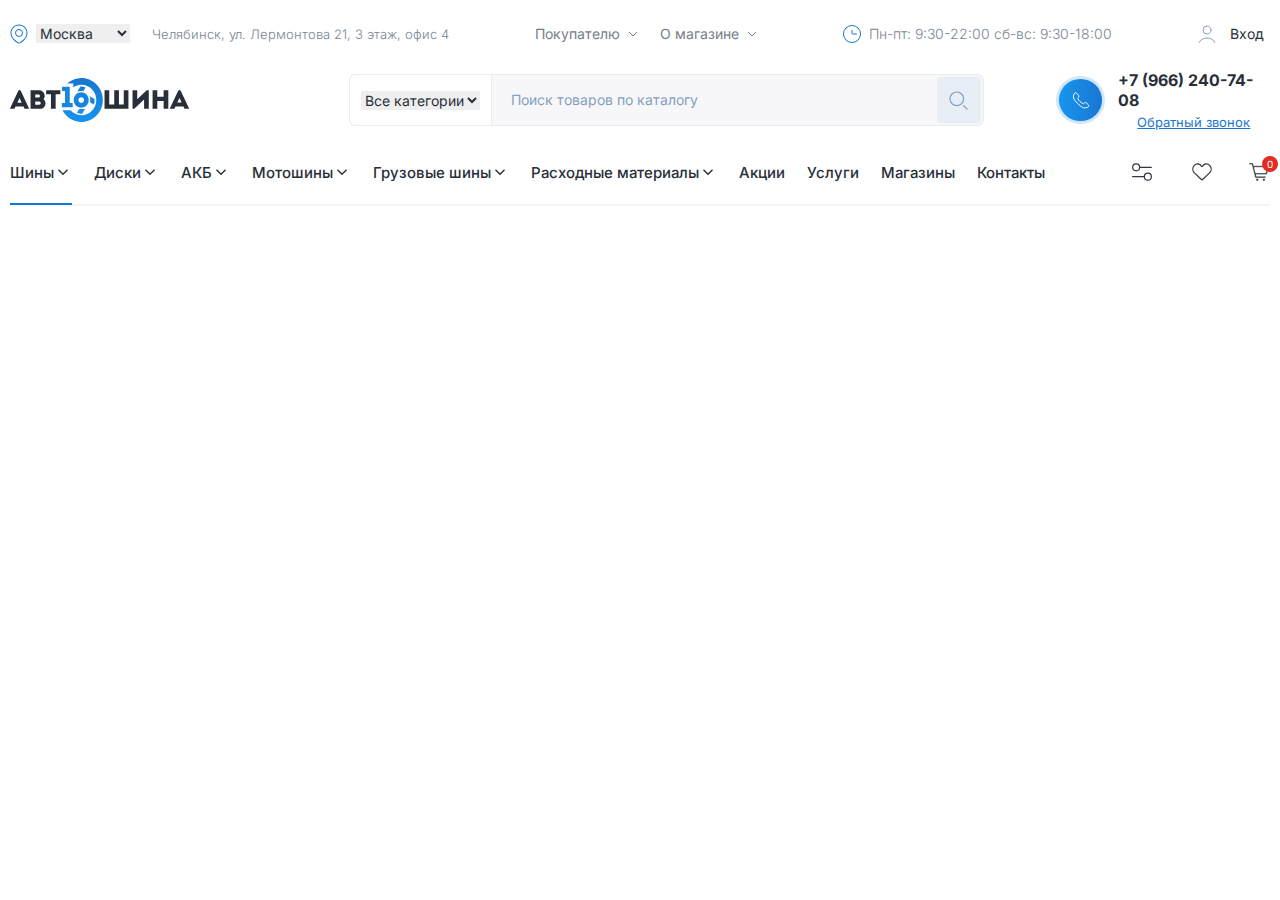
==== index.html @ bdde88ff "new3" ====
<!DOCTYPE html>
<html lang="ru">
  <head>
    <meta charset="UTF-8" />
    <meta http-equiv="X-UA-Compatible" content="IE=edge" />
    <meta name="viewport" content="width=device-width, initial-scale=1.0" />
    <title>tires</title>
    <link rel="preconnect" href="https://fonts.googleapis.com" />
    <link rel="preconnect" href="https://fonts.gstatic.com" crossorigin />
    <link
      href="https://fonts.googleapis.com/css2?family=Inter:wght@300;400;500;600;700&family=Poppins&display=swap"
      rel="stylesheet"
    />
    <link rel="stylesheet" href="css/style.css" />
  </head>
  <body>
    <header class="header">
      <div class="container">
        <div class="header__top">
          <div class="header__top-adress">
            <img src="images/header/select_location.svg" alt="location img" />
            <select id="city">
              <option value="mos">Москва</option>
              <option value="chel">Челябинск</option>
            </select>
            <span>Челябинск, ул. Лермонтова 21, 3 этаж, офис 4</span>
          </div>
          <ul class="header__top-list">
            <li class="header__top-item">
              <a href="#" class="header__top-link">
                Покупателю
                <img src="images/header/link_arrow.svg" alt="arrow img" />
              </a>
            </li>
            <li class="header__top-item">
              <a href="#" class="header__top-link">
                О магазине
                <img src="images/header/link_arrow.svg" alt="arrow img" />
              </a>
            </li>
          </ul>
          <div class="header__top-opening_hours">
            <img src="images/header/clock.svg" alt="clock img" />
            <span>Пн-пт: 9:30-22:00 сб-вс: 9:30-18:00</span>
          </div>
          <div class="header__top-allowance">
            <img src="images/header/user_icon.svg" alt="user icon" />
            <button class="header__top-btn">Вход</button>
          </div>
        </div>
        <div class="header__center">
          <a href="#" class="header__logo">
            <img src="images/header/logo.svg" alt="logo img" />
          </a>
          <form action="#" class="header__form">
            <div class="select">
              <select id="category">
                <option value="category">Все категории</option>
              </select>
            </div>
            <input
              type="text"
              class="header__form-input"
              placeholder="Поиск товаров по каталогу"
            />
            <button class="header__form-btn">
              <img src="images/header/search.svg" alt="search icon" />
            </button>
          </form>
          <div class="header__contact-block">
            <a href="tel:+79662407408">
              <img src="images/header/phone.svg" alt="phone icon" />
            </a>
            <div class="header__contact-linkbox">
              <a href="tel:+79662407408" class="header__contact-link">
                +7 (966) 240-74-08
              </a>
              <a class="header__contact-sublink" href="#">Обратный звонок</a>
            </div>
          </div>
        </div>
        <nav class="header__menu">
          <ul class="header__menu-list">
            <li class="header__menu-item item-active">
              <a href="#" class="header__menu-link">Шины </a>
              <img src="images/header/menu_arrow.svg" alt="arrow img" />
            </li>
            <li class="header__menu-item">
              <a href="#" class="header__menu-link">Диски </a>
              <img src="images/header/menu_arrow.svg" alt="arrow img" />
            </li>
            <li class="header__menu-item">
              <a href="#" class="header__menu-link">АКБ </a>
              <img src="images/header/menu_arrow.svg" alt="arrow img" />
            </li>
            <li class="header__menu-item">
              <a href="#" class="header__menu-link"> Мотошины </a>
              <img src="images/header/menu_arrow.svg" alt="arrow img" />
            </li>
            <li class="header__menu-item">
              <a href="#" class="header__menu-link"> Грузовые шины </a>
              <img src="images/header/menu_arrow.svg" alt="arrow img" />
            </li>
            <li class="header__menu-item">
              <a href="#" class="header__menu-link">Расходные материалы </a>
              <img src="images/header/menu_arrow.svg" alt="arrow img" />
            </li>
            <li class="header__menu-item">
              <a href="#" class="header__menu-link">Акции</a>
            </li>
            <li class="header__menu-item">
              <a href="#" class="header__menu-link">Услуги</a>
            </li>
            <li class="header__menu-item">
              <a href="#" class="header__menu-link">Магазины</a>
            </li>
            <li class="header__menu-item">
              <a href="#" class="header__menu-link">Контакты</a>
            </li>
          </ul>
          <div class="header__user-nav user-nav">
            <a href="#" class="user-nav__link">
              <img src="images/header/filter.svg" alt="filter img" />
            </a>
            <a href="#" class="user-nav__link">
              <img src="images/header/heart.svg" alt="heart img" />
            </a>
            <a href="#" class="user-nav__link">
              <img src="images/header/cart.svg" alt="cert img" />
              <span class="user-nav__num">0</span>
            </a>
          </div>
        </nav>
      </div>
    </header>
    <script src="https://ajax.googleapis.c
    om/ajax/libs/jquery/3.6.0/jquery.min.js"></script>
    <script src="js/main.js"></script>
  </body>
</html>
---- css/style.css ----
html {
  box-sizing: border-box;
}

*,
*::after,
*::before {
  box-sizing: inherit;
}

ul[class],
ol[class] {
  padding: 0;
}

body,
h1,
h2,
h3,
h4,
h5,
h6,
p,
ul[class],
ol[class],
li,
figure,
figcaption,
blockquote,
dl,
dd {
  margin: 0;
}

ul[class] {
  list-style: none;
}

a {
  text-decoration: none;
}

img {
  max-width: 100%;
  display: block;
}

input,
button,
textarea,
select {
  font: inherit;
}

button {
  cursor: pointer;
  border: none;
}


/* font-family: 'Inter',
sans-serif;
font-family: 'Poppins',
sans-serif; */

body {
  font-family: 'Inter', sans-serif;
  color: #757E88;
  font-size: 16px;
  font-style: normal;
  font-weight: 400;
  line-height: 28px;
  background: #fff;
}

.container {
  max-width: 1300px;
  margin: 0 auto;
  padding: 0 10px;
}

.header {
  padding: 17px 0 8px;
}

.header__top {
  display: flex;
  justify-content: space-between;
  align-items: center;
}

.header__top-adress {
  display: flex;
  align-items: center;
}

.header__top-adress span {
  color: #788695;
  font-size: 13px;
  font-weight: 300;
  line-height: normal;
}

.header__top select {
  outline: none;
  border: none;
  color: #292F39;
  font-family: 'Inter', sans-serif;
  font-size: 14px;
  font-weight: 400;
  margin-left: 8px;
  margin-right: 22px;
}

.header__top-list {
  display: flex;
  align-items: center;
  gap: 22px;
}

.header__top-link {
  display: flex;
  align-items: center;
  gap: 8px;
  color: #757E88;
  font-size: 14px;
  font-weight: 400;
  line-height: normal;
}

.header__top-opening_hours {
  display: flex;
  align-items: center;
  gap: 8px;
  color: #788695;
  font-size: 14px;
  font-weight: 300;
  line-height: normal;
}

.header__top-allowance {
  display: flex;
  gap: 8px;
}

.header__top-allowance img {
  margin-top: 8px;
}

.header__top-btn {
  color: #292F39;
  font-family: 'Inter', sans-serif;
  font-size: 14px;
  font-weight: 400;
  line-height: normal;
  background: transparent;
}

.header__center {
  display: flex;
  align-items: center;
  padding: 20px 0 28px;
}

.header__form {
  margin: 0 72px 0 160px;
  border: 1px solid #E9EDF1;
  width: 635px;
  border-radius: 6px;
  display: flex;
  align-items: center;
  background: #F7F7FA;
}

.header__form select {
  outline: none;
  border: none;
  color: #292F39;
  font-family: 'Inter', sans-serif;
  font-size: 14px;
  font-weight: 400;
  line-height: 26px;
}

.select {
  background: #fff;
  padding: 11px 11px;
  border-top-left-radius: 6px;
  border-bottom-left-radius: 6px;
  border-right: 1px solid #E9EDF1;
}

.header__form-input {
  outline: none;
  border: none;
  color: #849FBD;
  font-family: 'Inter', sans-serif;
  font-size: 14px;
  font-weight: 300;
  line-height: 26px;
  padding-left: 19px;
  background: #F7F7FA;
  width: 472px;
}

.header__form-input::placeholder {
  color: #849FBD;
  opacity: 1;
  transition: opacity 0.4s ease;
  font-family: 'Inter', sans-serif;
  font-weight: 400;
}

.header__form-input:focus::placeholder {
  opacity: 0;
  transition: opacity 0.4s ease;
}

.header__form-btn {
  width: 46px;
  height: 46px;
  display: flex;
  align-items: center;
  justify-content: center;
  border-radius: 4px;
  background: #E7EEF5;
  margin-right: 2px;
}

.header__contact-block {
  display: flex;
  align-items: center;
}

.header__contact-linkbox {
  margin-left: 13px;
  display: flex;
  flex-direction: column;
  align-items: center;
}

.header__contact-link {

  color: #292F39;
  font-family: 'Inter', sans-serif;
  font-size: 16px;
  font-weight: 700;
  line-height: normal;
  margin-bottom: 4px;
}

.header__contact-sublink {
  color: #1976D2;
  font-family: 'Inter', sans-serif;
  font-size: 13px;
  font-weight: 400;
  line-height: normal;
  text-decoration: underline;
}

.header__menu {
  display: flex;
  justify-content: space-between;
  align-items: center;
  padding-bottom: 18px;
  border-bottom: 2px solid #F1F4F8;
}

.header__menu-list {
  display: flex;
  align-items: center;
  gap: 22px;
}

.header__menu-item {
  display: flex;
  align-items: center;

}

.item-active {
  position: relative;
}

.item-active ::after {
  content: "";
  position: absolute;
  top: 40px;
  right: 0;
  width: 100%;
  height: 2px;
  background: #1976D2;
}

.user-nav {
  display: flex;
  gap: 36px;
  align-items: center;
}

.header__menu-link {
  color: #292F39;
  font-size: 15px;
  font-weight: 500;
  line-height: normal;
}

.user-nav__link {
  position: relative;
}

.user-nav__num {
  position: absolute;
  width: 16px;
  height: 16px;
  border-radius: 50px;
  background: #E32D22;
  color: #FFF;
  font-size: 10px;
  font-weight: 400;
  line-height: normal;
  top: -6px;
  right: -8px;
  display: flex;
  justify-content: center;
  align-items: center;
}
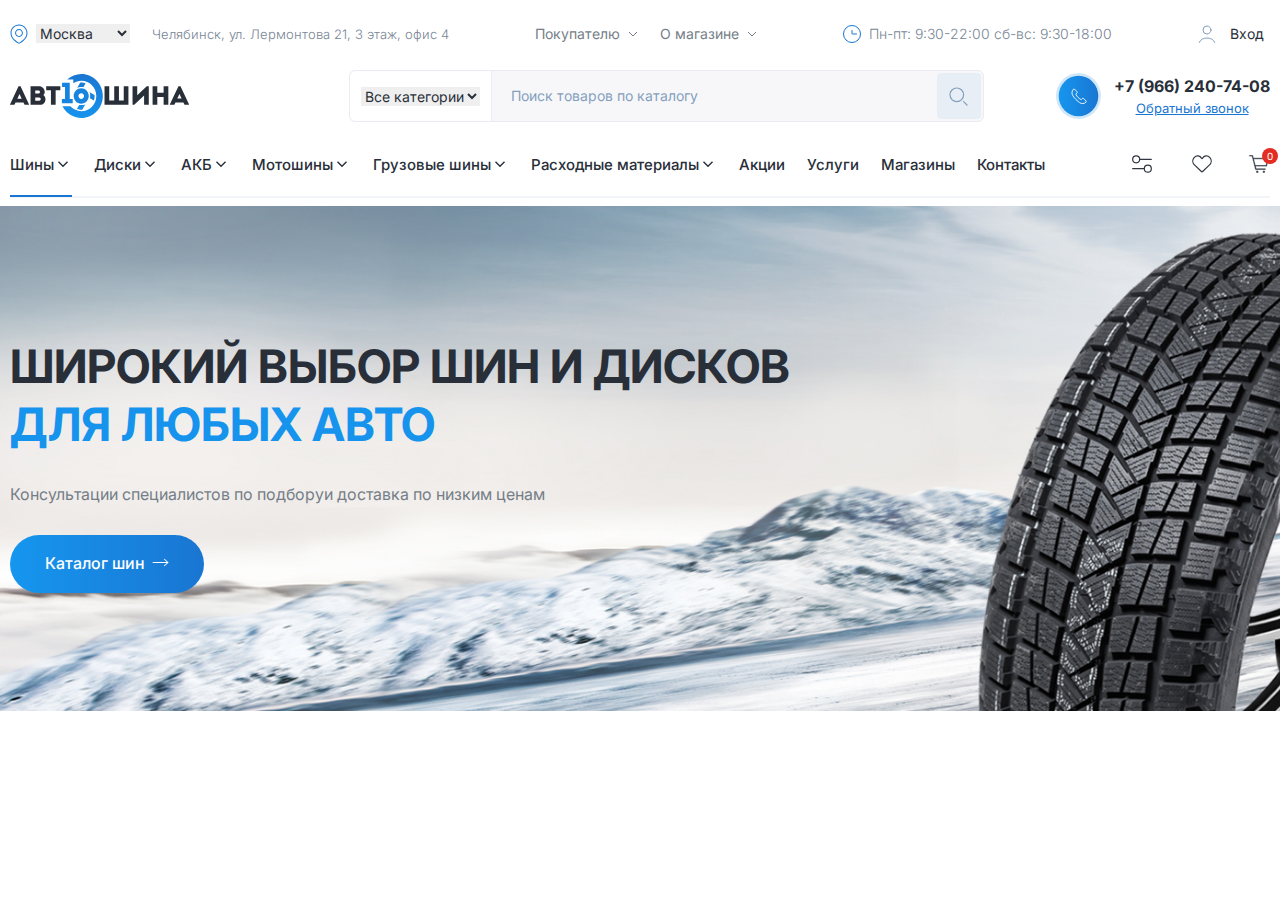
==== commit 45d31e1d: "new3" ====
--- a/index.html
+++ b/index.html
@@ -133,6 +133,22 @@
         </nav>
       </div>
     </header>
+    <section class="first">
+      <div class="container">
+        <div class="first__slider">
+          <h1 class="first__slider-title">
+            Широкий выбор шин и дисков <span>для любых авто</span>
+          </h1>
+          <p class="first__slider-text">
+            Консультации специалистов по подборуи доставка по низким ценам
+          </p>
+          <a href="#" class="first__slider-link">
+            Каталог шин
+            <img src="images/first/link-arrow.svg" alt="arrow img">
+          </a>
+        </div>
+      </div>
+    </section>
     <script src="https://ajax.googleapis.c
     om/ajax/libs/jquery/3.6.0/jquery.min.js"></script>
     <script src="js/main.js"></script>
--- a/css/style.css
+++ b/css/style.css
@@ -38,6 +38,7 @@
 
 a {
   text-decoration: none;
+  white-space: nowrap;
 }
 
 img {
@@ -324,4 +325,51 @@
   display: flex;
   justify-content: center;
   align-items: center;
+}
+
+.first {
+  background-image: url(../images/first/first-bg.jpg);
+  background-repeat: no-repeat;
+  /* background-position: left center; */
+  background-size: cover;
+}
+
+.first__slider {
+  padding: 131px 0 118px;
+  max-width: 839px;
+}
+
+.first__slider-title {
+  color: #292F39;
+  font-size: 46px;
+  font-weight: 700;
+  line-height: 58px;
+  text-transform: uppercase;
+  margin-bottom: 27px;
+}
+
+.first__slider-title span {
+  color: #1694ED;
+}
+
+.first__slider-text {
+  margin-bottom: 27px;
+}
+
+.first__slider-link {
+  display: flex;
+  align-items: center;
+  justify-content: center;
+  gap: 6px;
+  color: #FFF;
+  text-align: center;
+  font-size: 16px;
+  font-style: normal;
+  font-weight: 500;
+  line-height: 28px;
+  padding: 14px 16px 16px 21px;
+  border-radius: 50px;
+  max-width: 194px;
+  white-space: nowrap;
+  background: linear-gradient(270deg, #1976D2 0%, #1696EF 100%);
 }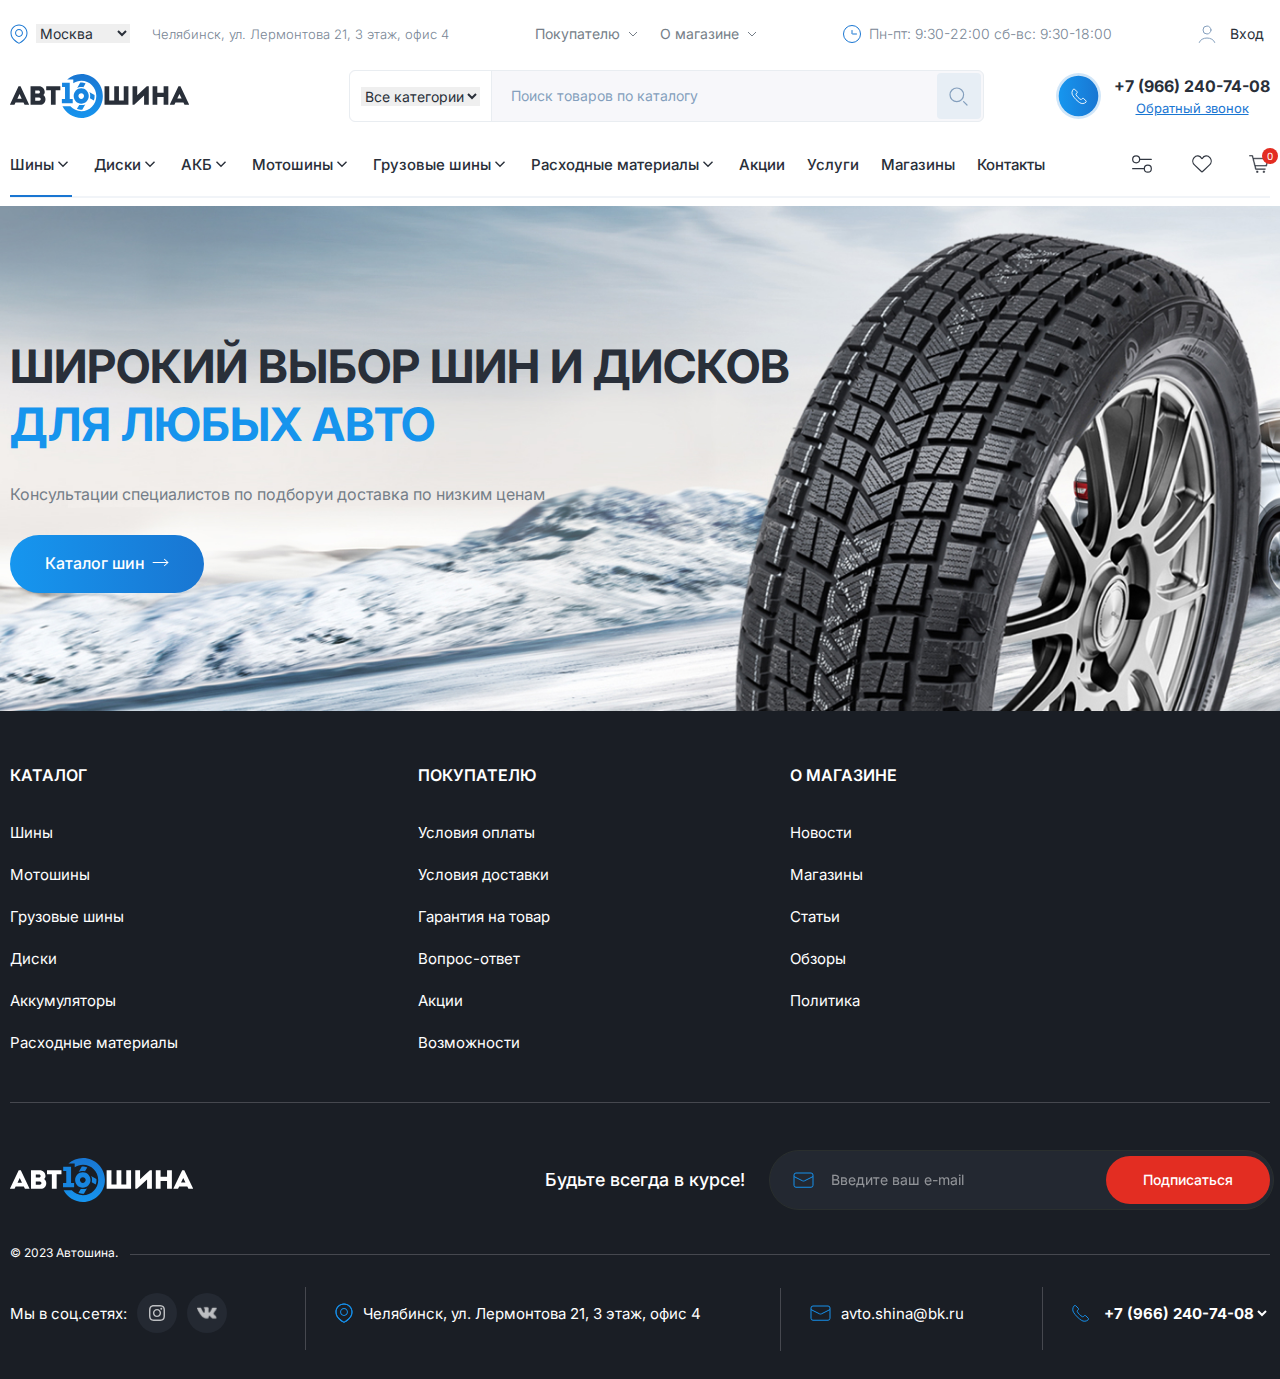
==== commit 51b5f7da: "added footer" ====
--- a/index.html
+++ b/index.html
@@ -144,11 +144,132 @@
           </p>
           <a href="#" class="first__slider-link">
             Каталог шин
-            <img src="images/first/link-arrow.svg" alt="arrow img">
+            <img src="images/first/link-arrow.svg" alt="arrow img" />
           </a>
         </div>
       </div>
     </section>
+
+    <footer class="footer">
+      <div class="container">
+        <nav class="footer__menu">
+          <ul class="footer__menu-list">
+            <li class="footer__menu-item">
+              <h4>Каталог</h4>
+            </li>
+            <li class="footer__menu-item">
+              <a href="#" class="footer__menu-link"> Шины </a>
+            </li>
+            <li class="footer__menu-item">
+              <a href="#" class="footer__menu-link"> Мотошины </a>
+            </li>
+            <li class="footer__menu-item">
+              <a href="#" class="footer__menu-link"> Грузовые шины </a>
+            </li>
+            <li class="footer__menu-item">
+              <a href="#" class="footer__menu-link"> Диски </a>
+            </li>
+            <li class="footer__menu-item">
+              <a href="#" class="footer__menu-link"> Аккумуляторы </a>
+            </li>
+            <li class="footer__menu-item">
+              <a href="#" class="footer__menu-link"> Расходные материалы </a>
+            </li>
+          </ul>
+          <ul class="footer__menu-list">
+            <li class="footer__menu-item">
+              <h4>Покупателю</h4>
+            </li>
+            <li class="footer__menu-item">
+              <a href="#" class="footer__menu-link"> Условия оплаты </a>
+            </li>
+            <li class="footer__menu-item">
+              <a href="#" class="footer__menu-link"> Условия доставки </a>
+            </li>
+            <li class="footer__menu-item">
+              <a href="#" class="footer__menu-link"> Гарантия на товар </a>
+            </li>
+            <li class="footer__menu-item">
+              <a href="#" class="footer__menu-link"> Вопрос-ответ </a>
+            </li>
+            <li class="footer__menu-item">
+              <a href="#" class="footer__menu-link"> Акции </a>
+            </li>
+            <li class="footer__menu-item">
+              <a href="#" class="footer__menu-link"> Возможности </a>
+            </li>
+          </ul>
+          <ul class="footer__menu-list">
+            <li class="footer__menu-item">
+              <h4>О магазине</h4>
+            </li>
+            <li class="footer__menu-item">
+              <a href="#" class="footer__menu-link"> Новости </a>
+            </li>
+            <li class="footer__menu-item">
+              <a href="#" class="footer__menu-link"> Магазины </a>
+            </li>
+            <li class="footer__menu-item">
+              <a href="#" class="footer__menu-link"> Статьи </a>
+            </li>
+            <li class="footer__menu-item">
+              <a href="#" class="footer__menu-link"> Обзоры </a>
+            </li>
+            <li class="footer__menu-item">
+              <a href="#" class="footer__menu-link"> Политика </a>
+            </li>
+          </ul>
+        </nav>
+        <div class="footer__subscribe">
+          <a href="index.html" class="footer__logo">
+            <img src="images/footer/footer-logo.svg" alt="logo imj" />
+          </a>
+          <form action="#" class="footer__form">
+            <h5>Будьте всегда в курсе!</h5>
+            <label class="footer__form-label">
+              <img src="images/footer/label.svg" alt="" class="label-img" />
+              <input
+                type="email"
+                class="footer__form-input"
+                placeholder="Введите ваш e-mail"
+              />
+            </label>
+            <button class="footer__form-btn">Подписаться</button>
+          </form>
+        </div>
+        <div class="footer__contacts">
+          <div class="footer__contact social">
+            Мы в соц.сетях:
+            <a href="#" class="footer__social-link">
+              <img src="images/footer/insta.svg" alt="instagram icon" />
+            </a>
+            <a href="#" class="footer__social-link">
+              <img src="images/footer/vk.svg" alt="vk icon" />
+            </a>
+          </div>
+          <div class="footer__contact">
+            <a href="#" class="footer__contact-link">
+              <img src="images/footer/geo.svg" alt="geo icon" />
+              <span>Челябинск, ул. Лермонтова 21, 3 этаж, офис 4</span>
+            </a>
+          </div>
+          <div class="footer__contact">
+            <a href="mailto:avto.shina@bk.ru" class="footer__contact-link">
+              <img src="images/footer/mail.svg" alt="mail icon" />
+              <span>avto.shina@bk.ru</span>
+            </a>
+          </div>
+          <div class="footer__contact">
+            <a href="tel:+79662407408" class="footer__contact-link">
+              <img src="images/footer/phone.svg" alt="phone icon" />
+            </a>
+            <select id="phone">
+              <option value="phone">+7 (966) 240-74-08</option>
+            </select>
+          </div>
+        </div>
+      </div>
+    </footer>
     <script src="https://ajax.googleapis.c
     om/ajax/libs/jquery/3.6.0/jquery.min.js"></script>
     <script src="js/main.js"></script>
--- a/css/style.css
+++ b/css/style.css
@@ -330,7 +330,7 @@
 .first {
   background-image: url(../images/first/first-bg.jpg);
   background-repeat: no-repeat;
-  /* background-position: left center; */
+  background-position: center center;
   background-size: cover;
 }
 
@@ -372,4 +372,196 @@
   max-width: 194px;
   white-space: nowrap;
   background: linear-gradient(270deg, #1976D2 0%, #1696EF 100%);
+}
+
+.footer {
+  background: #1A1E25;
+  padding: 46px 0;
+  color: #fff;
+}
+
+.footer__menu {
+  display: flex;
+  align-items: baseline;
+  gap: 240px;
+  padding-bottom: 32px;
+}
+
+.footer__menu-list {
+  max-width: 180px;
+}
+
+.footer__menu-item h4 {
+  margin-bottom: 25px;
+  font-size: 16px;
+  font-weight: 600;
+  line-height: 36px;
+  text-transform: uppercase;
+}
+
+.footer__menu-item {
+  margin-bottom: 14px;
+}
+
+.footer__menu-link {
+  color: #FFF;
+  font-size: 15px;
+  line-height: 20px;
+}
+
+.footer__subscribe {
+  padding: 47px 0 44px;
+  border-top: 1px solid #46484F;
+  border-bottom: 1px solid #46484F;
+  position: relative;
+  display: flex;
+  justify-content: space-between;
+  align-items: center;
+}
+
+.footer__subscribe::before {
+  content: "© 2023 Автошина.";
+  position: absolute;
+  width: 120px;
+  height: 35px;
+  color: #FFF;
+  font-family: 'Inter', sans-serif;
+  font-size: 12px;
+  font-weight: 400;
+  line-height: 32px;
+  left: 0;
+  bottom: -18px;
+  background: #1A1E25;
+}
+
+.footer__form {
+  display: flex;
+  align-items: center;
+}
+
+.footer__form h5 {
+  font-size: 18px;
+  font-weight: 500;
+  line-height: 26px;
+  margin-right: 24px;
+}
+
+.footer__form-label {
+  width: 505px;
+  display: flex;
+  align-items: center;
+  gap: 15px;
+  border-radius: 50px;
+  border: 1px solid #2A2F2E;
+  background: #232831;
+  padding: 17px 0 17px 23px;
+}
+
+.footer__form-input {
+  display: block;
+  width: 100%;
+  background: transparent;
+  border: none;
+  outline: none;
+  color: #FFF;
+  font-family: 'Inter', sans-serif;
+  font-size: 14px;
+  font-weight: 400;
+  line-height: 22px;
+}
+
+.footer__form-input::placeholder {
+  opacity: 1;
+  transition: opacity 0.4s ease;
+  color: #fff;
+  opacity: 0.5;
+}
+
+.footer__form-input:focus::placeholder {
+  opacity: 0;
+  transition: opacity 0.4s ease;
+}
+
+.footer__form-btn {
+  width: 164px;
+  height: 48px;
+  /* padding: 13px 0; */
+  color: #FFF;
+  text-align: center;
+  font-size: 14px;
+  font-weight: 500;
+  line-height: 22px;
+  background: #E32D22;
+  border-radius: 50px;
+  margin-left: -168px;
+}
+
+.footer__contacts {
+  display: flex;
+  justify-content: space-between;
+  align-items: center;
+  padding-top: 38px;
+}
+
+.footer__contact {
+  display: flex;
+  align-items: center;
+  gap: 10px;
+  font-size: 15px;
+  line-height: normal;
+  padding-left: 30px;
+  position: relative;
+}
+
+.footer__contact ::before {
+  content: "";
+  position: absolute;
+  top: -16px;
+  left: 0;
+  width: 1px;
+  height: 63px;
+  background: #46484F;
+}
+
+.social {
+  padding-left: 0;
+}
+
+.social ::before {
+ display: none;
+}
+
+.footer__social-link {
+  width: 40px;
+  height: 40px;
+  background: #242932;
+  border-radius: 50%;
+  display: flex;
+  justify-content: center;
+  align-items: center;
+}
+
+.footer__contact-link {
+  display: flex;
+  align-items: center;
+  gap: 10px;
+}
+
+.footer__contact-link span {
+  color: #FFF;
+  font-size: 15px;
+  line-height: normal;
+}
+
+.footer__contact select {
+  border: none;
+  color: #FFF;
+  font-size: 15px;
+  font-weight: 700;
+  line-height: normal;
+  background: transparent;
+}
+
+.footer__contact select:focus {
+  outline: none;
 }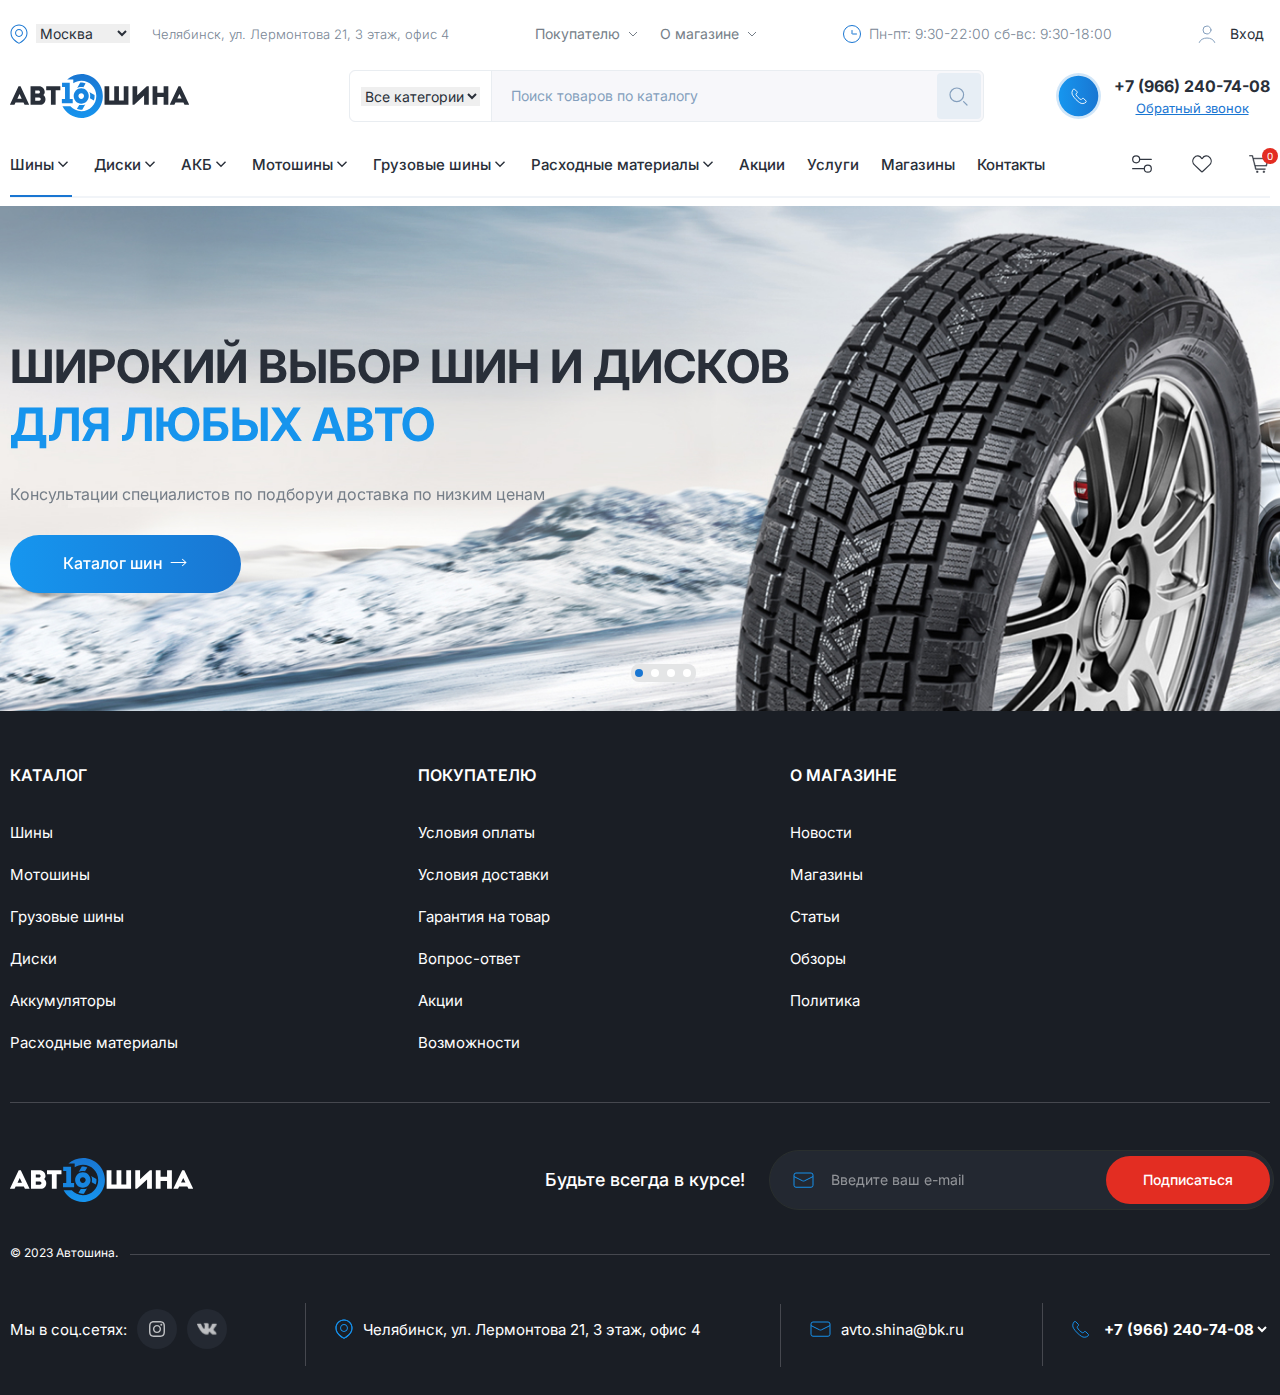
==== commit 490c1878: "added first__slider" ====
--- a/index.html
+++ b/index.html
@@ -10,6 +10,10 @@
     <link
       href="https://fonts.googleapis.com/css2?family=Inter:wght@300;400;500;600;700&family=Poppins&display=swap"
       rel="stylesheet"
+    />
+    <link
+      rel="stylesheet"
+      href="https://cdn.jsdelivr.net/npm/swiper@11/swiper-bundle.min.css"
     />
     <link rel="stylesheet" href="css/style.css" />
   </head>
@@ -135,17 +139,58 @@
     </header>
     <section class="first">
       <div class="container">
-        <div class="first__slider">
-          <h1 class="first__slider-title">
-            Широкий выбор шин и дисков <span>для любых авто</span>
-          </h1>
-          <p class="first__slider-text">
-            Консультации специалистов по подборуи доставка по низким ценам
-          </p>
-          <a href="#" class="first__slider-link">
-            Каталог шин
-            <img src="images/first/link-arrow.svg" alt="arrow img" />
-          </a>
+        <div class="first__slider swiper">
+          <div class="swiper-wrapper">
+            <div class="swiper-slide">
+              <h1 class="first__slider-title">
+                Широкий выбор шин и дисков <span>для любых авто</span>
+              </h1>
+              <p class="first__slider-text">
+                Консультации специалистов по подборуи доставка по низким ценам
+              </p>
+              <a href="#" class="first__slider-link">
+                Каталог шин
+                <img src="images/first/link-arrow.svg" alt="arrow img" />
+              </a>
+            </div>
+            <div class="swiper-slide">
+              <h1 class="first__slider-title">
+                Широкий выбор шин и дисков <span>для любых авто</span>
+              </h1>
+              <p class="first__slider-text">
+                Консультации специалистов по подборуи доставка по низким ценам
+              </p>
+              <a href="#" class="first__slider-link">
+                Каталог шин
+                <img src="images/first/link-arrow.svg" alt="arrow img" />
+              </a>
+            </div>
+            <div class="swiper-slide">
+              <h1 class="first__slider-title">
+                Широкий выбор шин и дисков <span>для любых авто</span>
+              </h1>
+              <p class="first__slider-text">
+                Консультации специалистов по подборуи доставка по низким ценам
+              </p>
+              <a href="#" class="first__slider-link">
+                Каталог шин
+                <img src="images/first/link-arrow.svg" alt="arrow img" />
+              </a>
+            </div>
+            <div class="swiper-slide">
+              <h1 class="first__slider-title">
+                Широкий выбор шин и дисков <span>для любых авто</span>
+              </h1>
+              <p class="first__slider-text">
+                Консультации специалистов по подборуи доставка по низким ценам
+              </p>
+              <a href="#" class="first__slider-link">
+                Каталог шин
+                <img src="images/first/link-arrow.svg" alt="arrow img" />
+              </a>
+            </div>
+          </div>
+          <div class="swiper-pagination"></div>
         </div>
       </div>
     </section>
@@ -272,6 +317,7 @@
     </footer>
     <script src="https://ajax.googleapis.c
     om/ajax/libs/jquery/3.6.0/jquery.min.js"></script>
+    <script src="https://cdn.jsdelivr.net/npm/swiper@11/swiper-bundle.min.js"></script>
     <script src="js/main.js"></script>
   </body>
 </html>
--- a/css/style.css
+++ b/css/style.css
@@ -1,5 +1,6 @@
 html {
   box-sizing: border-box;
+  overflow-x: hidden;
 }
 
 *,
@@ -328,15 +329,43 @@
 }
 
 .first {
-  background-image: url(../images/first/first-bg.jpg);
-  background-repeat: no-repeat;
-  background-position: center center;
-  background-size: cover;
+  background: url(../images/first/first-bg.jpg) center center / cover no-repeat;
 }
 
 .first__slider {
   padding: 131px 0 118px;
-  max-width: 839px;
+  width: 839px;
+  margin-left: 0;
+}
+
+.swiper-horizontal>.swiper-pagination-bullets,
+.swiper-pagination-bullets.swiper-pagination-horizontal,
+.swiper-pagination-custom,
+.swiper-pagination-fraction {
+  left: 74%;
+  bottom: 29px;
+  padding: 5px;
+  background: #E4E5E6;
+  width: 65px;
+  height: 18px;
+  display: flex;
+  justify-content: center;
+  align-items: center;
+  padding: 5px;
+  border-radius: 8px;
+}
+
+.first .swiper-pagination-bullet {
+  border-radius: 8px;
+  background-color: #fff;
+  opacity: 1;
+  width: 8px;
+  height: 8px;
+  flex-shrink: 0;
+}
+
+.first .swiper-pagination-bullet-active {
+  background: #1976D2;
 }
 
 .first__slider-title {
@@ -500,7 +529,7 @@
   display: flex;
   justify-content: space-between;
   align-items: center;
-  padding-top: 38px;
+  padding-top: 54px;
 }
 
 .footer__contact {
@@ -528,7 +557,7 @@
 }
 
 .social ::before {
- display: none;
+  display: none;
 }
 
 .footer__social-link {
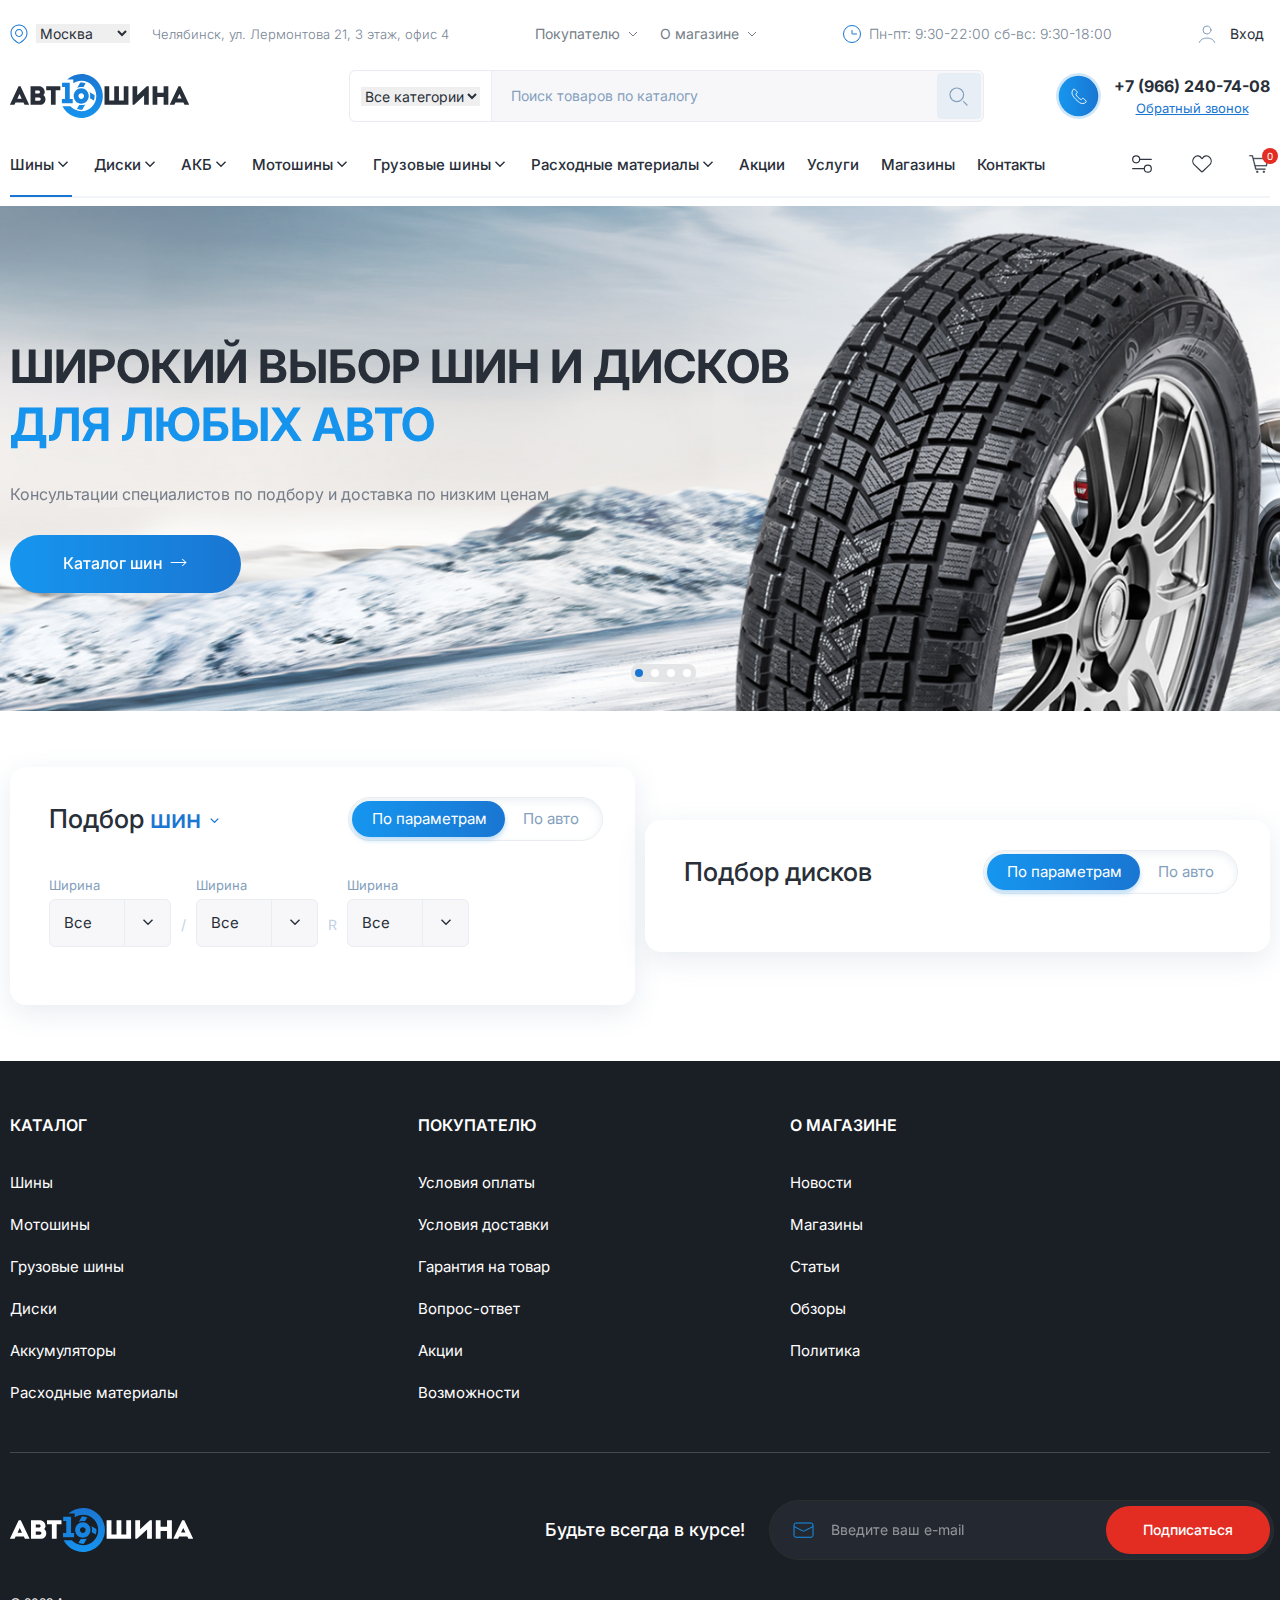
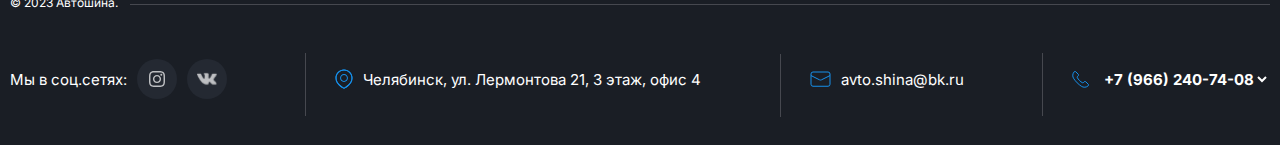
==== commit 7207a75f: "new commit" ====
--- a/index.html
+++ b/index.html
@@ -146,7 +146,7 @@
                 Широкий выбор шин и дисков <span>для любых авто</span>
               </h1>
               <p class="first__slider-text">
-                Консультации специалистов по подборуи доставка по низким ценам
+                Консультации специалистов по подбору и доставка по низким ценам
               </p>
               <a href="#" class="first__slider-link">
                 Каталог шин
@@ -158,7 +158,7 @@
                 Широкий выбор шин и дисков <span>для любых авто</span>
               </h1>
               <p class="first__slider-text">
-                Консультации специалистов по подборуи доставка по низким ценам
+                Консультации специалистов по подбору и доставка по низким ценам
               </p>
               <a href="#" class="first__slider-link">
                 Каталог шин
@@ -170,7 +170,7 @@
                 Широкий выбор шин и дисков <span>для любых авто</span>
               </h1>
               <p class="first__slider-text">
-                Консультации специалистов по подборуи доставка по низким ценам
+                Консультации специалистов по подбору и доставка по низким ценам
               </p>
               <a href="#" class="first__slider-link">
                 Каталог шин
@@ -182,7 +182,7 @@
                 Широкий выбор шин и дисков <span>для любых авто</span>
               </h1>
               <p class="first__slider-text">
-                Консультации специалистов по подборуи доставка по низким ценам
+                Консультации специалистов по подбору и доставка по низким ценам
               </p>
               <a href="#" class="first__slider-link">
                 Каталог шин
@@ -191,6 +191,89 @@
             </div>
           </div>
           <div class="swiper-pagination"></div>
+        </div>
+      </div>
+    </section>
+    <section class="selection">
+      <div class="container">
+        <div class="selection__inner">
+          <div class="selection__item">
+            <div class="selection__item-header">
+              <h3 class="selection__item-title">
+                Подбор
+                <a href="#"
+                  >шин
+                  <svg
+                    xmlns="http://www.w3.org/2000/svg"
+                    width="15"
+                    height="15"
+                    viewBox="0 0 15 15"
+                    fill="none"
+                  >
+                    <path
+                      d="M11.25 5.625L7.5 9.375L3.75 5.625"
+                      stroke="#1976D2"
+                      stroke-width="1.4"
+                    />
+                  </svg>
+                </a>
+              </h3>
+              <div class="tabs">
+                <input type="radio" id="radio-1" name="tabs" checked />
+                <label class="tab" for="radio-1">По параметрам</label>
+                <input type="radio" id="radio-2" name="tabs" />
+                <label class="tab" for="radio-2">По авто</label>
+                <span class="glider"></span>
+              </div>
+            </div>
+            <div class="selection__item-selectbox select-box">
+              <label class="select-box__select">
+                Ширина
+                <select>
+                  <option selected value="0">Все</option>
+                  <option value="1">Ещё</option>
+                </select>
+              </label>
+              <span>/</span>
+              <label class="select-box__select">
+                Ширина
+                <select>
+                  <option selected value="0">Все</option>
+                  <option value="1">Ещё</option>
+                </select>
+              </label>
+              <span>R</span>
+              <label class="select-box__select">
+                Ширина
+                <select>
+                  <option selected value="0">Все</option>
+                  <option value="1">Ещё</option>
+                </select>
+              </label>
+            </div>
+          </div>
+          <div class="selection__item">
+            <div class="selection__item-header">
+              <h3 class="selection__item-title">Подбор дисков</h3>
+              <div class="tabs2">
+                <input type="radio" id="radio-3" name="tabs2" checked />
+                <label class="tab" for="radio-3">По параметрам</label>
+                <input type="radio" id="radio-4" name="tabs2" />
+                <label class="tab" for="radio-4">По авто</label>
+                <span class="glider"></span>
+              </div>
+            </div>
+          </div>
+        </div>
+      </div>
+    </section>
+    <section class="maker">
+      <div class="container">
+        <div class="maker__slider swiper">
+          <div class="swiper-wrapper">
+            <div class="swiper-slide"></div>
+            <div class="swiper-slide"></div>
+          </div>
         </div>
       </div>
     </section>
@@ -315,8 +398,8 @@
         </div>
       </div>
     </footer>
-    <script src="https://ajax.googleapis.c
-    om/ajax/libs/jquery/3.6.0/jquery.min.js"></script>
+    <!-- <script src="https://ajax.googleapis.c
+    om/ajax/libs/jquery/3.6.0/jquery.min.js"></script> -->
     <script src="https://cdn.jsdelivr.net/npm/swiper@11/swiper-bundle.min.js"></script>
     <script src="js/main.js"></script>
   </body>
--- a/css/style.css
+++ b/css/style.css
@@ -1,6 +1,6 @@
 html {
   box-sizing: border-box;
-  overflow-x: hidden;
+  /* overflow-x: hidden; */
 }
 
 *,
@@ -364,6 +364,7 @@
   flex-shrink: 0;
 }
 
+
 .first .swiper-pagination-bullet-active {
   background: #1976D2;
 }
@@ -593,4 +594,194 @@
 
 .footer__contact select:focus {
   outline: none;
+}
+
+.selection {
+  padding: 56px 0;
+}
+
+.selection__inner {
+  display: flex;
+  justify-content: space-between;
+  align-items: center;
+}
+
+.selection__item {
+  width: 625px;
+  padding: 30px 32px 28px 39px;
+  flex-shrink: 0;
+  border-radius: 16px;
+  background: #FFF;
+  box-shadow: 0px 8px 28px 0px rgba(217, 223, 231, 0.60);
+}
+
+.selection__item-header {
+  display: flex;
+  align-items: center;
+  justify-content: space-between;
+  margin-bottom: 30px;
+}
+
+.selection__item-title {
+  color: #292F39;
+  font-size: 26px;
+  font-weight: 500;
+  line-height: 28px;
+}
+
+.selection__item-title a {
+  color: #1976D2;
+}
+
+.tabs,
+.tabs2 {
+  padding: 13px 23px;
+  width: 255px;
+  display: flex;
+  justify-content: space-between;
+  position: relative;
+  border-radius: 50px;
+  border: 1px solid #E9EDF1;
+  background: #FFF;
+  box-shadow: 0px 3px 8px 0px #ECF0F4 inset;
+}
+
+input[type="radio"] {
+  display: none;
+}
+
+.tab {
+  display: flex;
+  align-items: center;
+  justify-content: center;
+  cursor: pointer;
+  transition: color 0.15s ease-in;
+  color: #849FBD;
+  font-size: 15px;
+  line-height: 16px;
+  z-index: 1;
+}
+
+input[type="radio"] {
+  &:checked {
+    &+label {
+      color: #fff;
+    }
+  }
+}
+
+input[id="radio-1"] {
+  &:checked {
+    &~.glider {
+      transform: translateX(0);
+      width: 153px;
+    }
+  }
+}
+
+input[id="radio-2"] {
+  &:checked {
+    &~.glider {
+      transform: translateX(148%);
+      width: 100px;
+    }
+  }
+}
+
+input[id="radio-3"] {
+  &:checked {
+    &~.glider {
+      transform: translateX(0);
+      width: 153px;
+    }
+  }
+}
+
+input[id="radio-4"] {
+  &:checked {
+    &~.glider {
+      transform: translateX(148%);
+      width: 100px;
+    }
+  }
+}
+
+.glider {
+  position: absolute;
+  top: 3px;
+  left: 3px;
+  display: flex;
+  width: 153px;
+  padding: 18px 11px;
+  color: #fff;
+  flex-shrink: 0;
+  border-radius: 50px;
+  background: linear-gradient(270deg, #1976D2 0%, #1696EF 100%);
+  box-shadow: 0px 3px 5px 0px rgba(23, 135, 225, 0.30);
+  z-index: 0;
+  transition: 0.25s ease-out;
+}
+
+.select-box {
+  display: flex;
+  align-items: center;
+  gap: 10px;
+  margin-bottom: 30px;
+}
+
+.select-box span {
+  color: #C1D2E5;
+  font-size: 14px;
+  line-height: 28px;
+  margin-top: 32px;
+}
+
+.select-box__select {
+  position: relative;
+}
+
+.select-box__select select {
+  display: block;
+  appearance: none;
+  border: 0;
+  outline: 0;
+  font: inherit;
+  padding: 9px 14px;
+  border-radius: 6px;
+  border: 1px solid #E9EDF1;
+  background: #F7F7FA;
+  width: 122px;
+  color: #292F39;
+  font-family: 'Inter', sans-serif;
+  font-weight: 400;
+  font-size: 15px;
+  line-height: 28px;
+  cursor: pointer;
+}
+
+.select-box__select::after {
+  content: "";
+  position: absolute;
+  background: url(../images/selection/arrow-icon.svg) no-repeat;
+  width: 18px;
+  height: 18px;
+  right: 14px;
+  top: 55%;
+  z-index: 1;
+}
+
+.select-box__select::before {
+  content: "";
+  position: absolute;
+  width: 1px;
+  height: 47px;
+  right: 46px;
+  top: 37%;
+  background: #E9EDF1;
+}
+
+.select-box__select {
+  color: #849FBD;
+  font-size: 13px;
+  line-height: 28px;
 }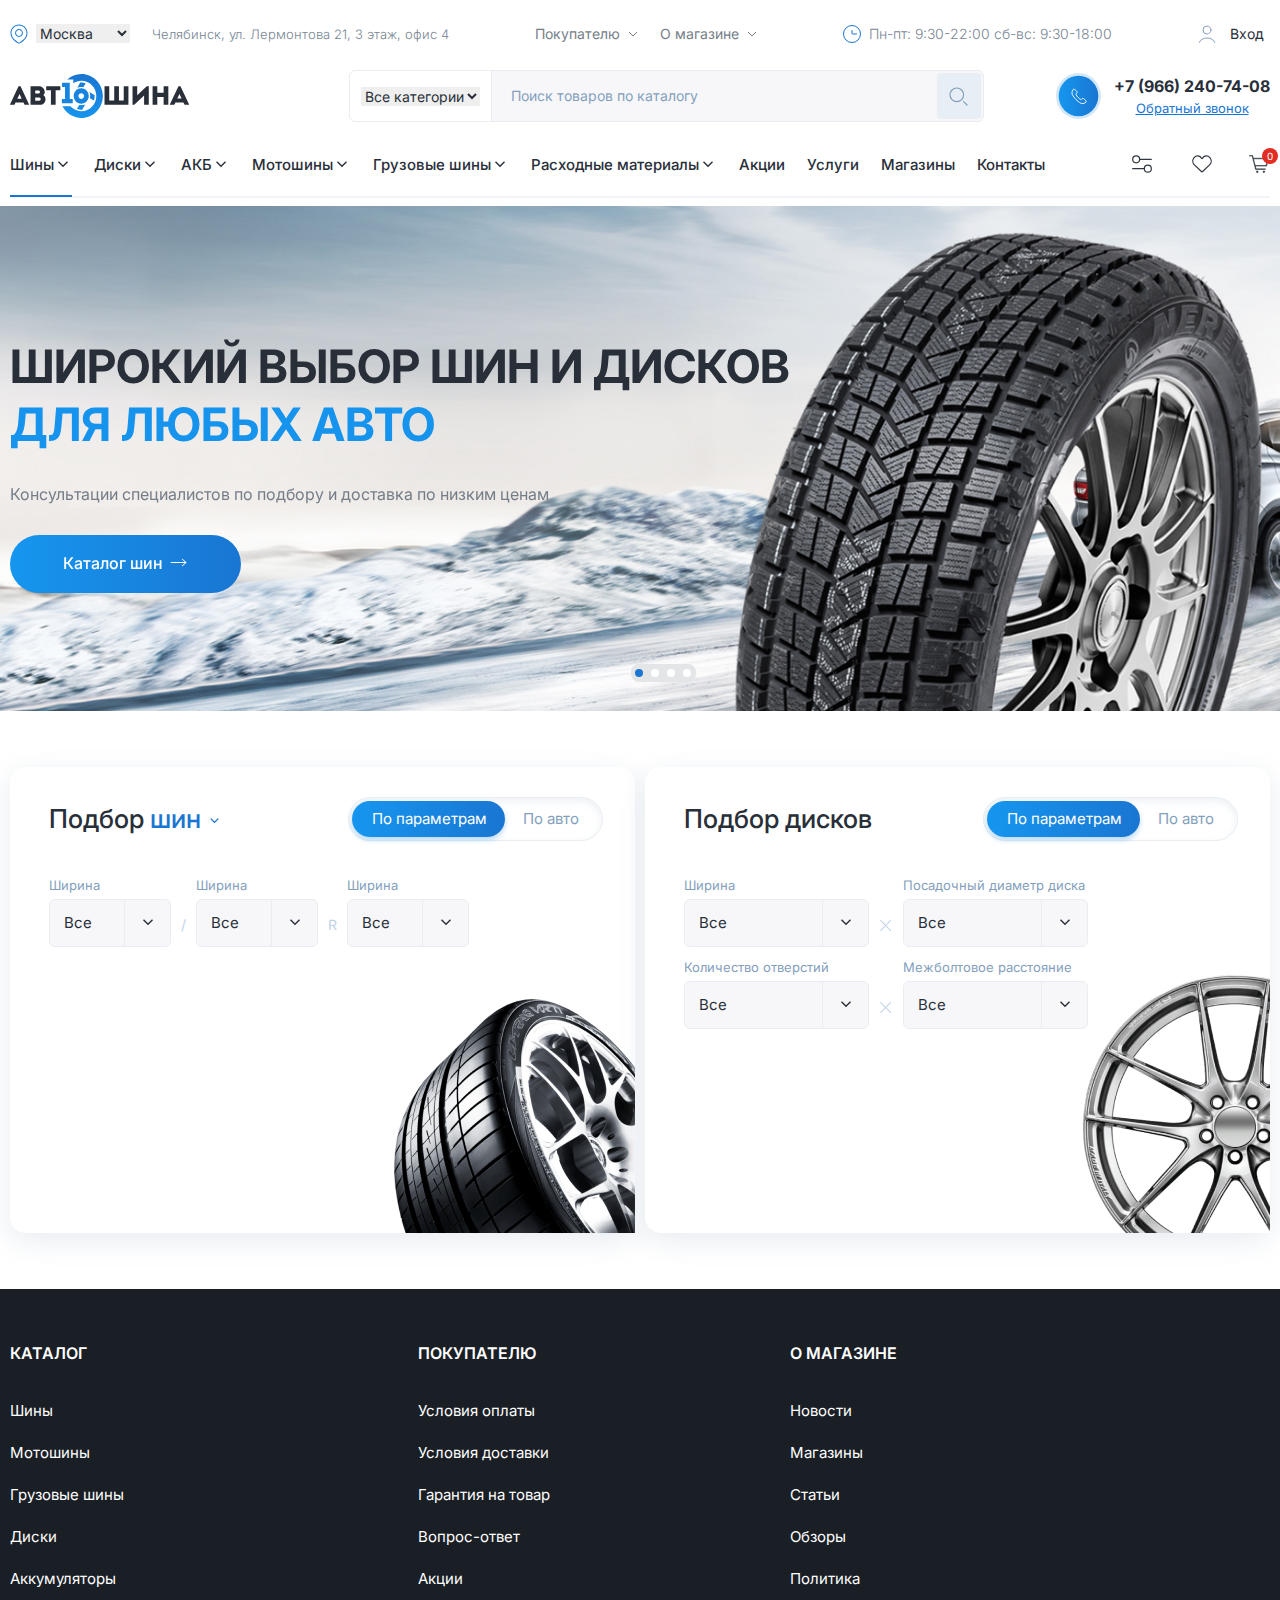
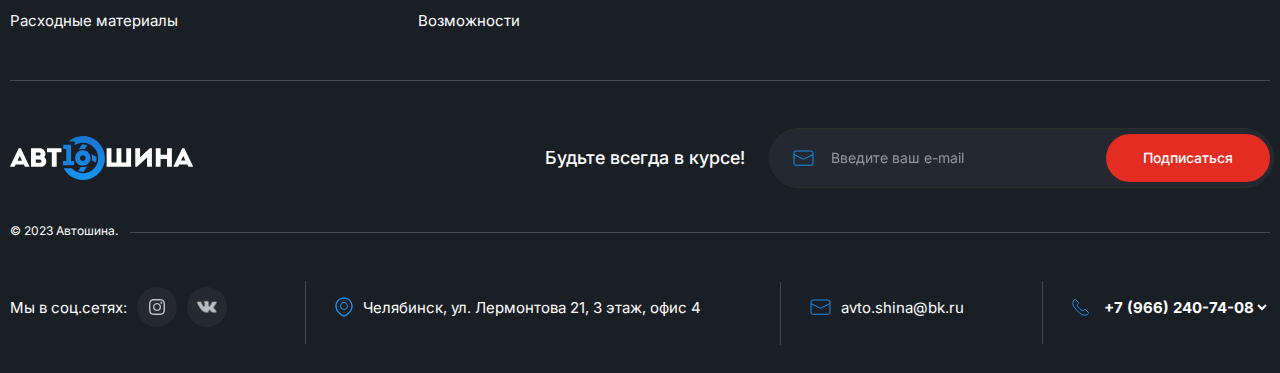
==== commit 99d7e8b7: "new6" ====
--- a/index.html
+++ b/index.html
@@ -251,6 +251,7 @@
                 </select>
               </label>
             </div>
+            <img src="images/selection/tire.png" alt="tire img" />
           </div>
           <div class="selection__item">
             <div class="selection__item-header">
@@ -263,6 +264,89 @@
                 <span class="glider"></span>
               </div>
             </div>
+            <div class="selection__item-selectbox select-box select-box__right">
+              <label class="select-box__select">
+                Ширина
+                <select>
+                  <option selected value="0">Все</option>
+                  <option value="1">Ещё</option>
+                  <option value="2">Ещё что нибудь</option>
+                </select>
+              </label>
+              <svg
+                xmlns="http://www.w3.org/2000/svg"
+                width="22"
+                height="23"
+                viewBox="0 0 22 23"
+                fill="none"
+              >
+                <rect
+                  x="15.5566"
+                  y="5.84302"
+                  width="1"
+                  height="15"
+                  transform="rotate(45 15.5566 5.84302)"
+                  fill="#C1D2E5"
+                />
+                <rect
+                  x="16.2637"
+                  y="16.4497"
+                  width="1"
+                  height="15"
+                  transform="rotate(135 16.2637 16.4497)"
+                  fill="#C1D2E5"
+                />
+              </svg>
+              <label class="select-box__select">
+                Посадочный диаметр диска
+                <select>
+                  <option selected value="0">Все</option>
+                  <option value="1">Ещё</option>
+                  <option value="2">Ещё что нибудь</option>
+                </select>
+              </label>
+              <label class="select-box__select">
+                Количество отверстий
+                <select>
+                  <option selected value="0">Все</option>
+                  <option value="1">Ещё</option>
+                  <option value="2">Ещё что нибудь</option>
+                </select>
+              </label>
+              <svg
+                xmlns="http://www.w3.org/2000/svg"
+                width="22"
+                height="23"
+                viewBox="0 0 22 23"
+                fill="none"
+              >
+                <rect
+                  x="15.5566"
+                  y="5.84302"
+                  width="1"
+                  height="15"
+                  transform="rotate(45 15.5566 5.84302)"
+                  fill="#C1D2E5"
+                />
+                <rect
+                  x="16.2637"
+                  y="16.4497"
+                  width="1"
+                  height="15"
+                  transform="rotate(135 16.2637 16.4497)"
+                  fill="#C1D2E5"
+                />
+              </svg>
+              <label class="select-box__select">
+                Межболтовое расстояние
+                <select>
+                  <option selected value="0">Все</option>
+                  <option value="1">Ещё</option>
+                  <option value="2">Ещё что нибудь</option>
+                </select>
+              </label>
+            </div>
+            <img src="images/selection/disk.png" alt="disk img" />
           </div>
         </div>
       </div>
--- a/css/style.css
+++ b/css/style.css
@@ -608,11 +608,19 @@
 
 .selection__item {
   width: 625px;
+  height: 466px;
   padding: 30px 32px 28px 39px;
   flex-shrink: 0;
   border-radius: 16px;
   background: #FFF;
+  position: relative;
   box-shadow: 0px 8px 28px 0px rgba(217, 223, 231, 0.60);
+}
+
+.selection__item img {
+  position: absolute;
+  right: 0;
+  bottom: 0;
 }
 
 .selection__item-header {
@@ -736,8 +744,13 @@
   margin-top: 32px;
 }
 
+.select-box svg {
+  margin-top: 32px;
+}
+
 .select-box__select {
   position: relative;
+  z-index: 10;
 }
 
 .select-box__select select {
@@ -784,4 +797,14 @@
   color: #849FBD;
   font-size: 13px;
   line-height: 28px;
+}
+
+.select-box__right {
+  max-width: 420px;
+  flex-wrap: wrap;
+  gap: 6px;
+}
+
+.select-box__right select {
+  width: 185px;
 }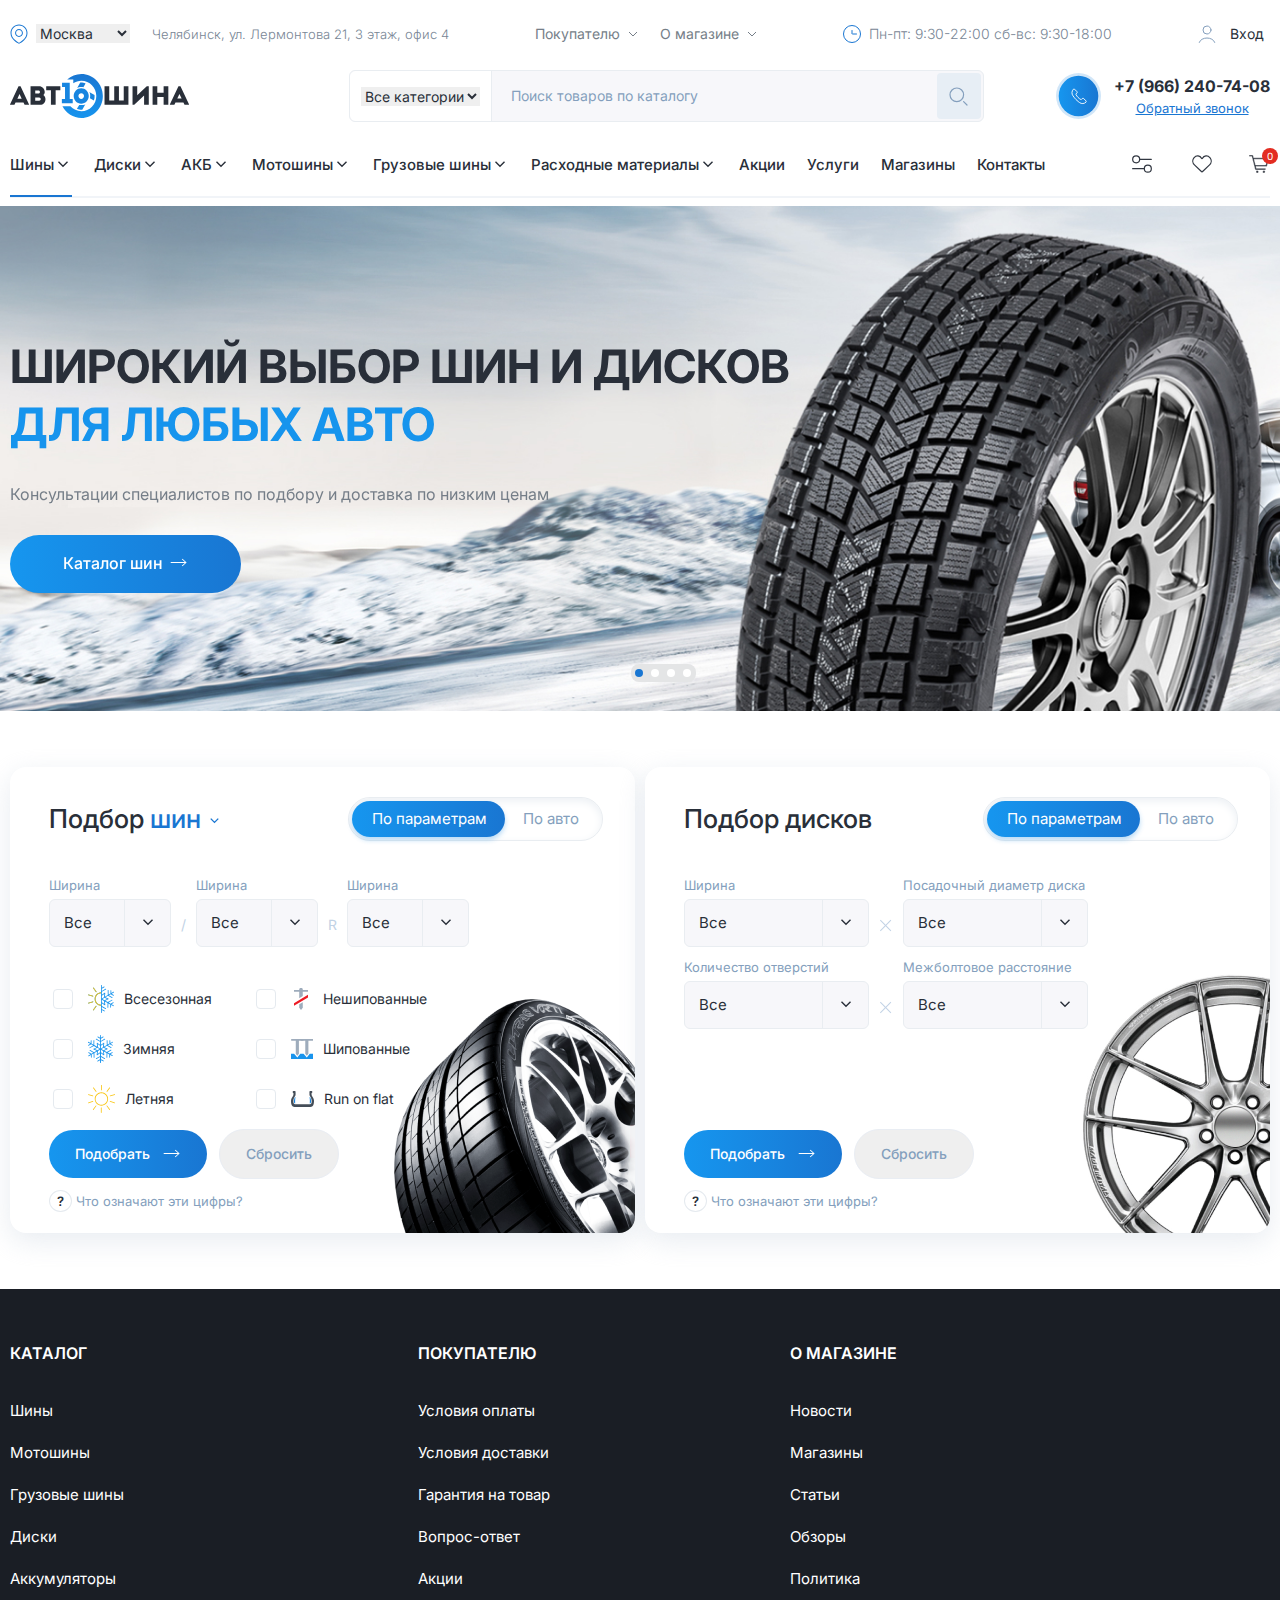
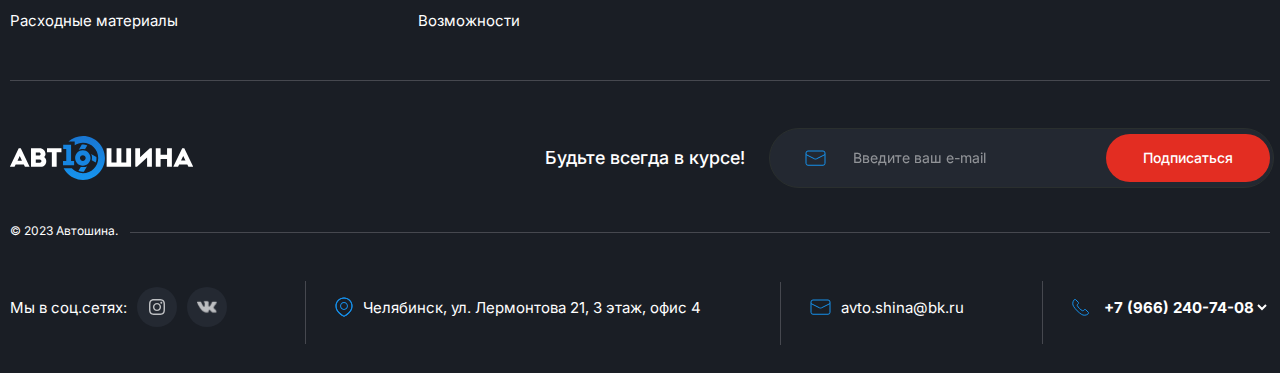
==== commit de54fd34: "add section selection" ====
--- a/index.html
+++ b/index.html
@@ -197,7 +197,7 @@
     <section class="selection">
       <div class="container">
         <div class="selection__inner">
-          <div class="selection__item">
+          <form class="selection__item">
             <div class="selection__item-header">
               <h3 class="selection__item-title">
                 Подбор
@@ -251,9 +251,84 @@
                 </select>
               </label>
             </div>
-            <img src="images/selection/tire.png" alt="tire img" />
-          </div>
-          <div class="selection__item">
+            <div class="selection__input-box input-box">
+              <div class="input-box__left">
+                <label for="inp1" class="input-box__label">
+                  <input class="input-box__input" type="checkbox" name="inp1" />
+                  <img
+                    class="label-img"
+                    src="images/selection/icon1.svg"
+                    alt="icon"
+                  />
+                  Всесезонная
+                </label>
+                <label for="inp2" class="input-box__label">
+                  <input class="input-box__input" type="checkbox" name="inp2" />
+                  <img
+                    class="label-img"
+                    src="images/selection/icon2.svg"
+                    alt="icon"
+                  />
+                  Зимняя
+                </label>
+                <label for="inp3" class="input-box__label">
+                  <input class="input-box__input" type="checkbox" name="inp3" />
+                  <img
+                    class="label-img"
+                    src="images/selection/icon3.svg"
+                    alt="icon"
+                  />
+                  Летняя
+                </label>
+              </div>
+              <div class="input-box__right">
+                <label for="inp4" class="input-box__label">
+                  <input class="input-box__input" type="checkbox" name="inp4" />
+                  <img
+                    class="label-img label-img-min"
+                    src="images/selection/icon4.svg"
+                    alt="icon"
+                  />
+                  Нешипованные
+                </label>
+                <label for="inp5" class="input-box__label">
+                  <input class="input-box__input" type="checkbox" name="inp5" />
+                  <img
+                    class="label-img"
+                    src="images/selection/icon5.svg"
+                    alt="icon"
+                  />
+                  Шипованные
+                </label>
+                <label for="inp6" class="input-box__label">
+                  <input class="input-box__input" type="checkbox" name="inp6" />
+                  <img
+                    class="label-img"
+                    src="images/selection/icon6.svg"
+                    alt="icon"
+                  />
+                  Run on flat
+                </label>
+              </div>
+            </div>
+            <div class="selection__button-box button-box">
+              <a href="#" class="button-box__link">
+                Подобрать
+                <img src="images/selection/arrow-right.svg" alt="arrow" />
+              </a>
+              <button class="button-box__btn">Сбросить</button>
+            </div>
+            <a class="selection__question" href="#">
+              <span class="selection__question-span">?</span> Что означают эти
+              цифры?
+            </a>
+            <img
+              class="selection__img"
+              src="images/selection/tire.png"
+              alt="tire img"
+            />
+          </form>
+          <form class="selection__item">
             <div class="selection__item-header">
               <h3 class="selection__item-title">Подбор дисков</h3>
               <div class="tabs2">
@@ -346,8 +421,23 @@
                 </select>
               </label>
             </div>
-            <img src="images/selection/disk.png" alt="disk img" />
-          </div>
+            <div class="selection__button-box button-box">
+              <a href="#" class="button-box__link">
+                Подобрать
+                <img src="images/selection/arrow-right.svg" alt="arrow" />
+              </a>
+              <button class="button-box__btn">Сбросить</button>
+            </div>
+            <a class="selection__question" href="#">
+              <span class="selection__question-span">?</span> Что означают эти
+              цифры?
+            </a>
+            <img
+              class="selection__img"
+              src="images/selection/disk.png"
+              alt="disk img"
+            />
+          </form>
         </div>
       </div>
     </section>
--- a/css/style.css
+++ b/css/style.css
@@ -73,10 +73,11 @@
   font-weight: 400;
   line-height: 28px;
   background: #fff;
+  min-width: 1280px;
 }
 
 .container {
-  max-width: 1300px;
+  max-width: 1280px;
   margin: 0 auto;
   padding: 0 10px;
 }
@@ -617,10 +618,11 @@
   box-shadow: 0px 8px 28px 0px rgba(217, 223, 231, 0.60);
 }
 
-.selection__item img {
+.selection__img {
   position: absolute;
   right: 0;
   bottom: 0;
+  border-bottom-right-radius: 16px;
 }
 
 .selection__item-header {
@@ -734,7 +736,7 @@
   display: flex;
   align-items: center;
   gap: 10px;
-  margin-bottom: 30px;
+  margin-bottom: 33px;
 }
 
 .select-box span {
@@ -807,4 +809,120 @@
 
 .select-box__right select {
   width: 185px;
+}
+
+.input-box {
+  display: flex;
+  justify-content: center;
+  align-items: center;
+  gap: 40px;
+  position: absolute;
+  z-index: 10;
+  margin-bottom: 30px;
+}
+
+.input-box__label {
+  display: flex;
+  align-items: center;
+  margin-bottom: 12px;
+  color: #292F39;
+  font-size: 14px;
+  line-height: 38px
+}
+
+.label-img {
+  margin: 0 10px 0 12px;
+}
+
+.label-img-min {
+  margin: 0 15px;
+}
+
+.input-box__input {
+  width: 20px;
+  height: 20px;
+  flex-shrink: 0;
+  border-radius: 4px;
+  outline: 1px solid #E5EAEF;
+  background: #FFF;
+  appearance: none;
+  -moz-appearance: none;
+  -webkit-appearance: none;
+  -o-appearance: none;
+  outline: none;
+  content: none;
+}
+
+.input-box__input:before {
+  content: "";
+  display: block;
+  width: 20px;
+  height: 20px;
+  flex-shrink: 0;
+  border-radius: 4px;
+  border: 1px solid #E5EAEF;
+  background: #FFF;
+  position: relative;
+}
+
+.input-box__input:checked:before {
+  color: black !important;
+  content: "";
+  position: absolute;
+  background: url(../images/selection/arrow-icon.svg) no-repeat;
+  width: 20px;
+  height: 20px;
+}
+
+.button-box {
+  display: flex;
+  align-items: center;
+  gap: 12px;
+  position: absolute;
+  bottom: 54px;
+}
+
+.button-box__link {
+  display: flex;
+  align-items: center;
+  gap: 12px;
+  color: #FFF;
+  text-align: center;
+  font-size: 14px;
+  font-weight: 500;
+  line-height: 28px;
+  padding: 10px 21px 10px 26px;
+  border-radius: 50px;
+  background: linear-gradient(270deg, #1976D2 0%, #1696EF 100%);
+}
+
+.button-box__btn {
+  color: #849FBD;
+  text-align: center;
+  font-size: 14px;
+  font-weight: 500;
+  line-height: 28px;
+  border-radius: 50px;
+  border: 1px solid #E9EDF3;
+  width: 120px;
+  padding: 10px 0;
+}
+
+.selection__question {
+  position: absolute;
+  bottom: 18px;
+  color: #849FBD;
+  font-size: 13px;
+  font-weight: 400;
+  line-height: 28px;
+}
+
+.selection__question-span {
+  color: #292F39;
+  font-size: 13px;
+  font-weight: 600;
+  line-height: 13px;
+  padding: 2px 7px;
+  border: 1px solid #E5EAEF;
+  border-radius: 50%;
 }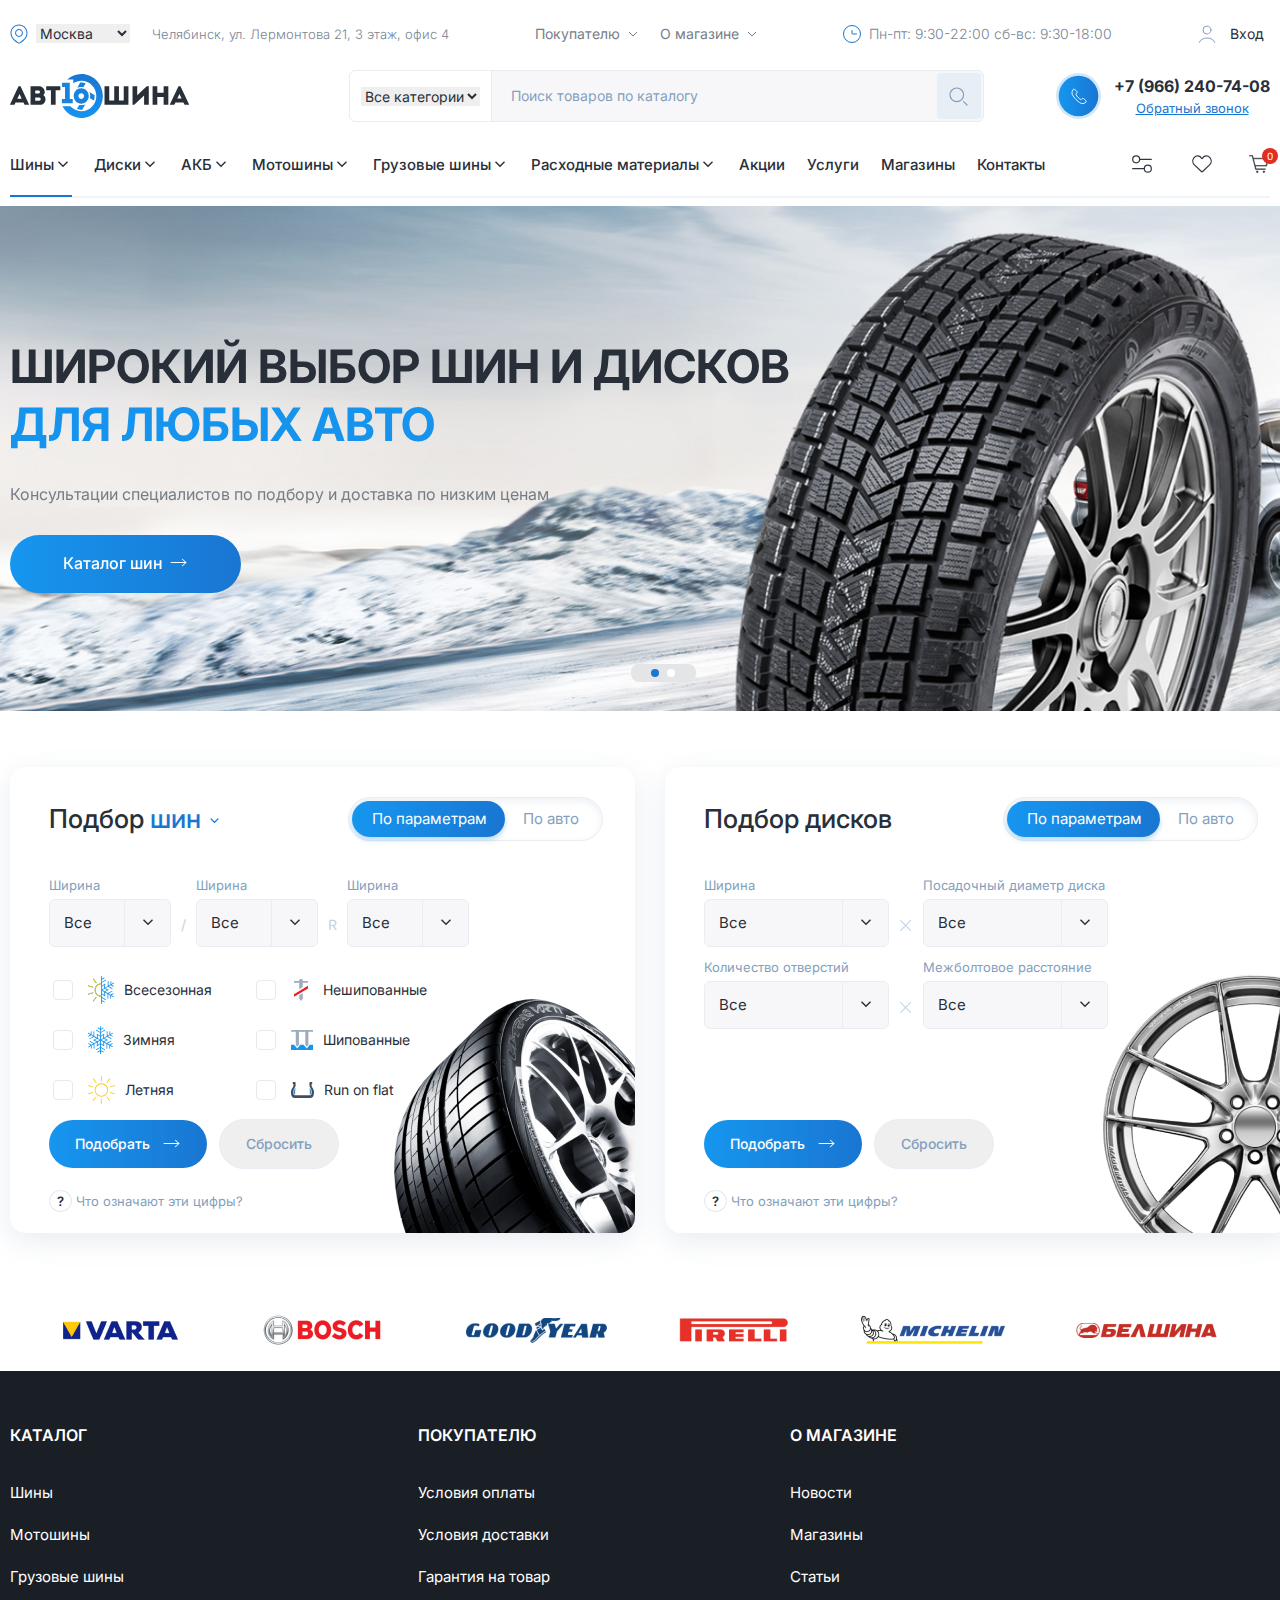
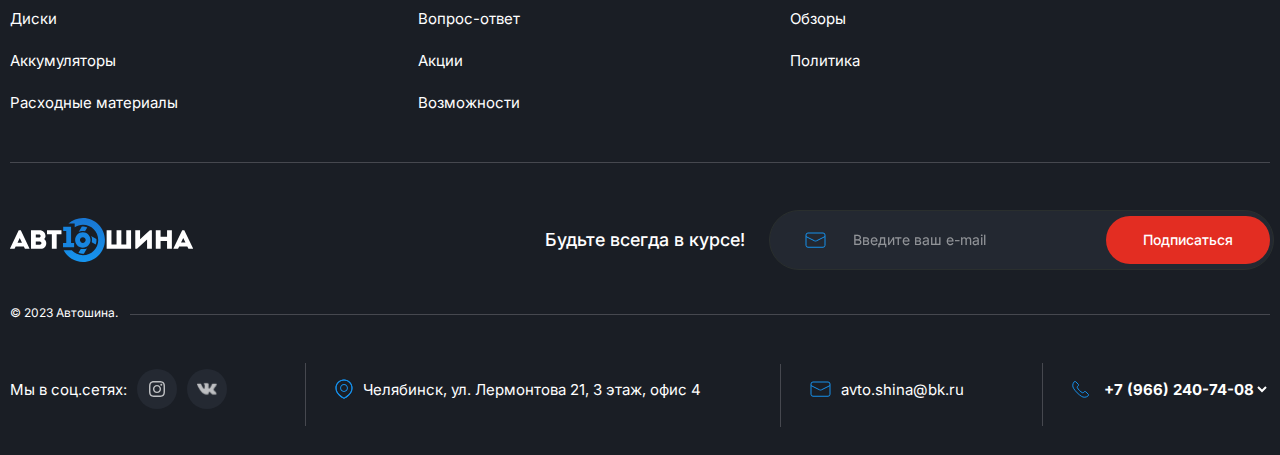
==== commit 7be110a8: "new13/2" ====
--- a/index.html
+++ b/index.html
@@ -445,8 +445,22 @@
       <div class="container">
         <div class="maker__slider swiper">
           <div class="swiper-wrapper">
-            <div class="swiper-slide"></div>
-            <div class="swiper-slide"></div>
+            <div class="swiper-slide maker__slide">
+              <img src="images/maker/1.png" alt="img">
+              <img src="images/maker/2.png" alt="img">
+              <img src="images/maker/3.png" alt="img">
+              <img src="images/maker/4.png" alt="img">
+              <img src="images/maker/5.png" alt="img">
+              <img src="images/maker/6.png" alt="img">
+            </div>
+            <div class="swiper-slide maker__slide">
+              <img src="images/maker/1.png" alt="img">
+              <img src="images/maker/2.png" alt="img">
+              <img src="images/maker/3.png" alt="img">
+              <img src="images/maker/4.png" alt="img">
+              <img src="images/maker/5.png" alt="img">
+              <img src="images/maker/6.png" alt="img">
+            </div>
           </div>
         </div>
       </div>
--- a/css/style.css
+++ b/css/style.css
@@ -603,8 +603,9 @@
 
 .selection__inner {
   display: flex;
-  justify-content: space-between;
-  align-items: center;
+  /* justify-content: space-between; */
+  align-items: center;
+  gap: 30px;
 }
 
 .selection__item {
@@ -736,7 +737,7 @@
   display: flex;
   align-items: center;
   gap: 10px;
-  margin-bottom: 33px;
+  margin-bottom: 24px;
 }
 
 .select-box span {
@@ -783,6 +784,7 @@
   right: 14px;
   top: 55%;
   z-index: 1;
+  pointer-events: none; 
 }
 
 .select-box__select::before {
@@ -879,7 +881,7 @@
   align-items: center;
   gap: 12px;
   position: absolute;
-  bottom: 54px;
+  bottom: 64px;
 }
 
 .button-box__link {
@@ -925,4 +927,10 @@
   padding: 2px 7px;
   border: 1px solid #E5EAEF;
   border-radius: 50%;
+}
+.maker__slide{
+  display: flex;
+  justify-content: center;
+  align-items: center;
+  gap: 70px;
 }